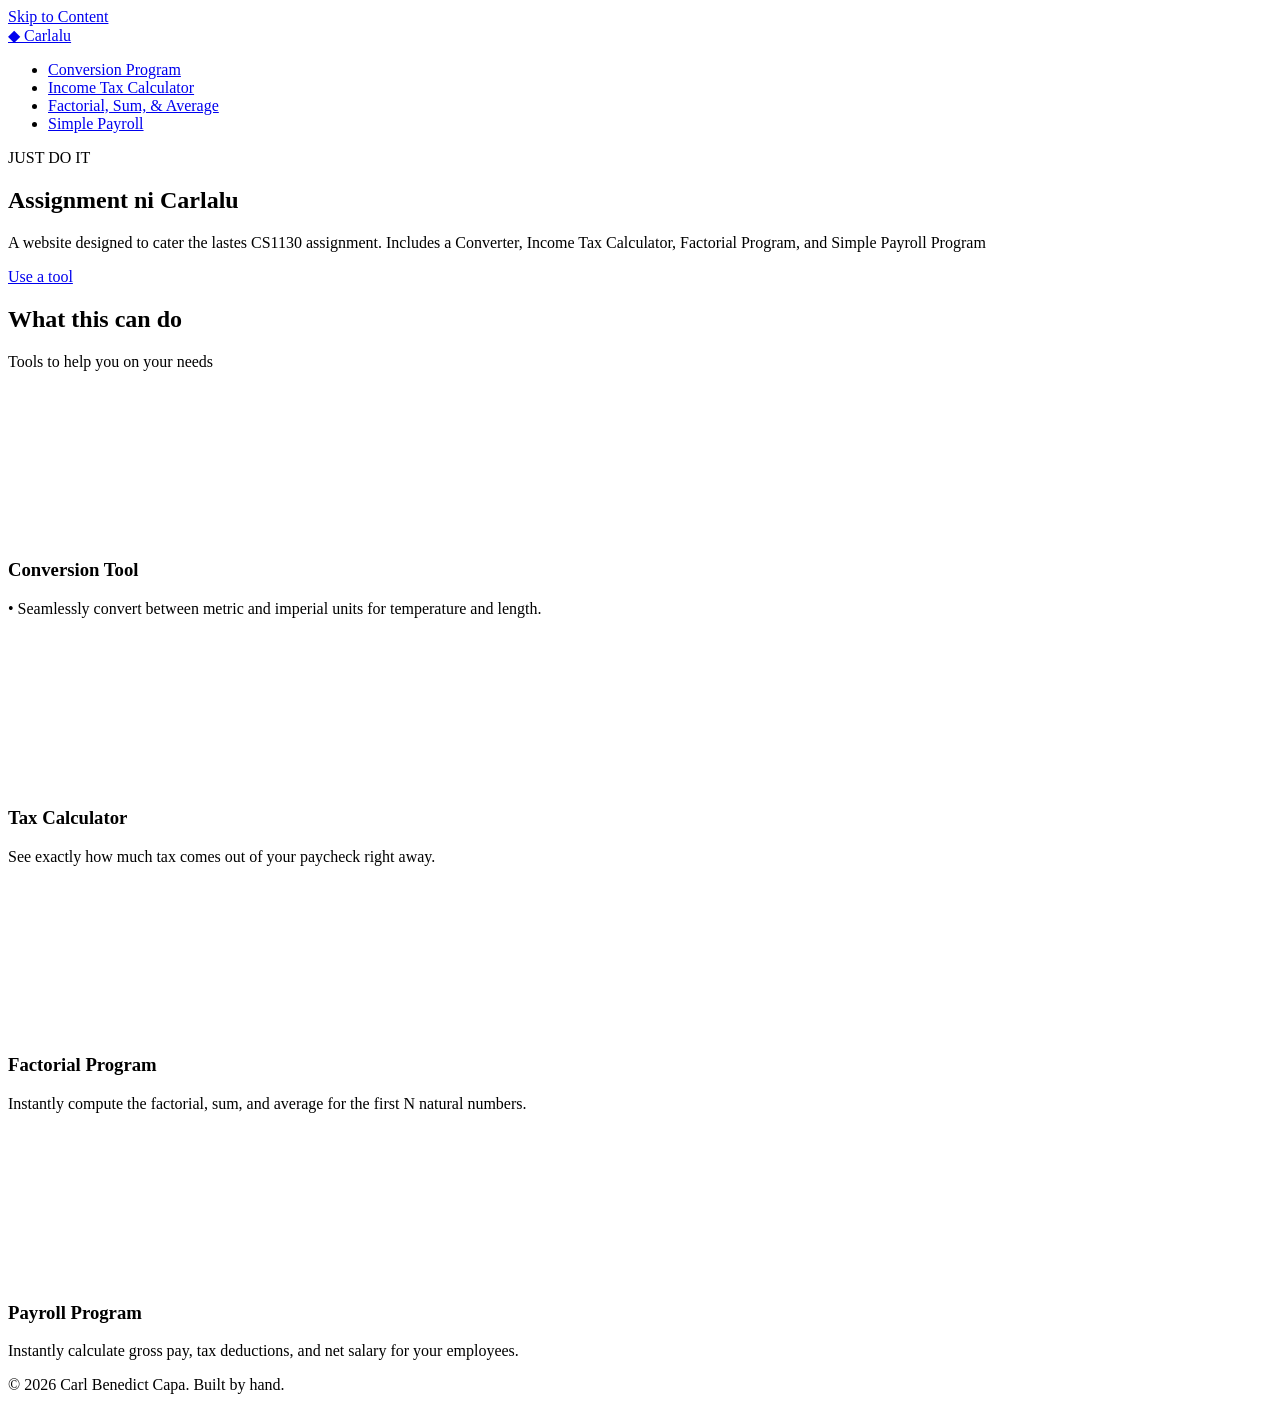
==== index.html @ 8fd1148f "Initial commit: Added naked HTML structure" ====
<!--THIS IS NOT VIBECODED-->

<!DOCTYPE html>
<html lang="en">

<head>
    <meta charset="UTF-8">
    <meta name="viewport" content="width=device-width, initial-scale=1.0">
    <meta name="description" content="A website for assignment submissions for CS1130">
    <title>Web Development Assignment</title>

    <link rel="preconnect" href="https://fonts.googleapis.com">
    <link rel="preconnect" href="https://fonts.gstatic.com" crossorigin>
    <link href="https://fonts.googleapis.com/css2?family=Outfit:wght@400;500;700&display=swap" rel="stylesheet">

    <link rel="stylesheet" href="css/styles.css">
</head>

<body>
    <a href="#main">Skip to Content</a>

    <!-- HEADER AND NAV SECTION-->
    <header>
        <div>
            <a href="/" aria-label="Assignment ni Carlalu">
                <span aria-hidden="true">◆</span>
                <span>Carlalu</span>
            </a>
            <nav aria-label="Primary">
                <ul>
                    <li><a href="#conversion">Conversion Program</a></li>
                    <li><a href="#tax">Income Tax Calculator</a></li>
                    <li><a href="#factorial">Factorial, Sum, & Average</a></li>
                    <li><a href="#payroll">Simple Payroll</a></li>
                </ul>
            </nav>
        </div>
    </header>

    <main id="main">

        <!--HERO SECTION-->
        <section>
            <!--ANG GLOW SA LIKOD-->
            <div class="glow-wrapper">
                <div class="glow glow-1" aria-hidden="true"></div>
                <div class="glow glow-2" aria-hidden="true"></div>
            </div>
            <div>
                <p>JUST DO IT</p>
                <h1>Assignment ni Carlalu</h1>
                <p>A website designed to cater the lastes CS1130 assignment. Includes a Converter, Income Tax
                    Calculator, Factorial Program, and Simple Payroll Program</p>
                <a href="#tool">Use a tool</a>
            </div>
        </section>

        <!--TOOLS-->
        <section id="tool">
            <div class="container">
                <div>
                    <h2>What this can do</h2>
                    <p>Tools to help you on your needs</p>
                </div>

                <div class="card-container">
                    <article class="card">
                        <div>
                            <svg></svg> <!--ANG ICON-->
                        </div>
                        <h3>Conversion Tool</h3>
                        <p>• Seamlessly convert between metric and imperial units for temperature and length.</p>
                    </article>

                    <article class="card">
                        <div>
                            <svg></svg> <!--ANG ICON-->
                        </div>
                        <h3>Tax Calculator</h3>
                        <p>See exactly how much tax comes out of your paycheck right away.</p>
                    </article>

                    <article class="card">
                        <div>
                            <svg></svg> <!--ANG ICON-->
                        </div>
                        <h3>Factorial Program</h3>
                        <p>Instantly compute the factorial, sum, and average for the first N natural numbers.</p>
                    </article>

                    <article class="card">
                        <div>
                            <svg></svg> <!--ANG ICON-->
                        </div>
                        <h3>Payroll Program</h3>
                        <p>Instantly calculate gross pay, tax deductions, and net salary for your employees.</p>
                    </article>
                </div>
            </div>
        </section>
    </main>

    <footer class="site-footer">
        <div class="container">
            <p>&copy; 2026 Carl Benedict Capa. Built by hand.</p>
        </div>
    </footer>
</body>

</html>
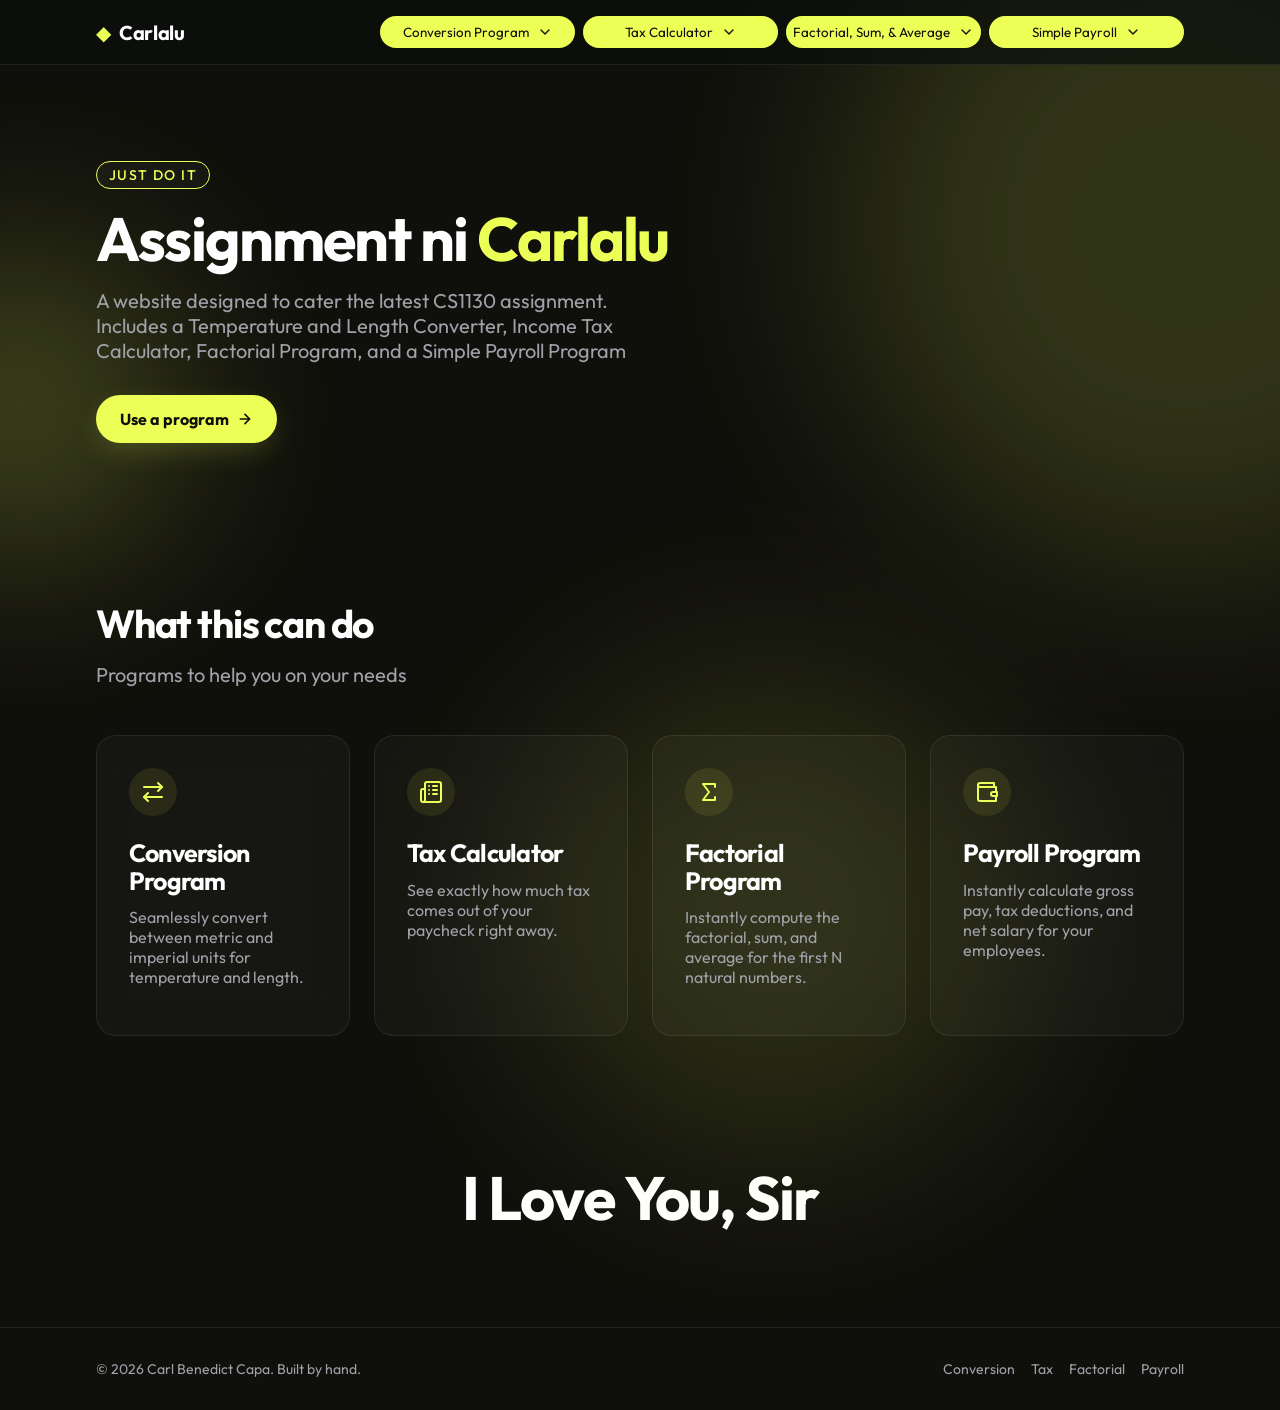
==== commit de79ae5c: "HTML and CSS Base done" ====
--- a/index.html
+++ b/index.html
@@ -17,21 +17,62 @@
 </head>
 
 <body>
-    <a href="#main">Skip to Content</a>
-
     <!-- HEADER AND NAV SECTION-->
-    <header>
-        <div>
-            <a href="/" aria-label="Assignment ni Carlalu">
-                <span aria-hidden="true">◆</span>
+    <header class="site-header">
+        <div class="container header-inner">
+            <a href="/" class="brand" aria-label="Assignment ni Carlalu">
+                <span class="brand-mark" aria-hidden="true">◆</span>
                 <span>Carlalu</span>
             </a>
             <nav aria-label="Primary">
-                <ul>
-                    <li><a href="#conversion">Conversion Program</a></li>
-                    <li><a href="#tax">Income Tax Calculator</a></li>
-                    <li><a href="#factorial">Factorial, Sum, & Average</a></li>
-                    <li><a href="#payroll">Simple Payroll</a></li>
+                <ul class="nav-list">
+                    <li class="dropdown">
+                        <button>Conversion Program <svg xmlns="http://www.w3.org/2000/svg" width="16" height="16"
+                                viewBox="0 0 24 24" fill="none" stroke="currentColor" stroke-width="2"
+                                stroke-linecap="round" stroke-linejoin="round" aria-hidden="true">
+                                <polyline points="6 9 12 15 18 9"></polyline>
+                            </svg>
+                        </button>
+                        <ul class="dropdown-menu">
+                            <li><a href="#length">Length Converter</a></li>
+                            <li><a href="#temperature">Temperature Converter</a></li>
+                        </ul>
+                    </li>
+
+                    <li class="dropdown">
+                        <button>Tax Calculator <svg xmlns="http://www.w3.org/2000/svg" width="16" height="16"
+                                viewBox="0 0 24 24" fill="none" stroke="currentColor" stroke-width="2"
+                                stroke-linecap="round" stroke-linejoin="round" aria-hidden="true">
+                                <polyline points="6 9 12 15 18 9"></polyline>
+                            </svg></button>
+                        <ul class="dropdown-menu">
+                            <li><a href="#tax">Income Tax Calculator</a></li>
+                        </ul>
+                    </li>
+
+                    <li class="dropdown">
+                        <button>Factorial, Sum, & Average <svg xmlns="http://www.w3.org/2000/svg" width="16" height="16"
+                                viewBox="0 0 24 24" fill="none" stroke="currentColor" stroke-width="2"
+                                stroke-linecap="round" stroke-linejoin="round" aria-hidden="true">
+                                <polyline points="6 9 12 15 18 9"></polyline>
+                            </svg></button>
+                        <ul class="dropdown-menu">
+                            <li><a href="#factorial">Factorial of N numbers</a></li>
+                            <li><a href="#sum">Sum of N Numbers</a></li>
+                            <li><a href="#average">Average of N Numbers</a></li>
+                        </ul>
+                    </li>
+
+                    <li class="dropdown">
+                        <button>Simple Payroll <svg xmlns="http://www.w3.org/2000/svg" width="16" height="16"
+                                viewBox="0 0 24 24" fill="none" stroke="currentColor" stroke-width="2"
+                                stroke-linecap="round" stroke-linejoin="round" aria-hidden="true">
+                                <polyline points="6 9 12 15 18 9"></polyline>
+                            </svg></button>
+                        <ul class="dropdown-menu">
+                            <li><a href="#payroll">Payroll Program</a></li>
+                        </ul>
+                    </li>
                 </ul>
             </nav>
         </div>
@@ -40,59 +81,102 @@
     <main id="main">
 
         <!--HERO SECTION-->
-        <section>
+        <section class="hero">
             <!--ANG GLOW SA LIKOD-->
-            <div class="glow-wrapper">
-                <div class="glow glow-1" aria-hidden="true"></div>
-                <div class="glow glow-2" aria-hidden="true"></div>
-            </div>
-            <div>
-                <p>JUST DO IT</p>
-                <h1>Assignment ni Carlalu</h1>
-                <p>A website designed to cater the lastes CS1130 assignment. Includes a Converter, Income Tax
-                    Calculator, Factorial Program, and Simple Payroll Program</p>
-                <a href="#tool">Use a tool</a>
+            <div class="glow glow-1" aria-hidden="true"></div>
+            <div class="glow glow-2" aria-hidden="true"></div>
+
+            <div class="container hero-content">
+                <p class="eyebrow">JUST DO IT</p>
+                <h1>Assignment ni <span class="highlight">Carlalu</span></h1>
+                <p class="lede">A website designed to cater the latest CS1130 assignment. Includes a Temperature and
+                    Length Converter, Income Tax
+                    Calculator, Factorial Program, and a Simple Payroll Program</p>
+                <a href="#programs" class="btn btn-primary">Use a program <svg width="16" height="16"
+                        viewBox="0 0 24 24" fill="none" stroke="currentColor" stroke-width="2.5" stroke-linecap="round"
+                        stroke-linejoin="round" aria-hidden="true">
+                        <path d="M5 12h14M12 5l7 7-7 7" />
+                    </svg>
+                </a>
             </div>
         </section>
 
         <!--TOOLS-->
-        <section id="tool">
+        <section class="programs" id="programs" aria-labelledby="tools-heading">
+            <div class="glow glow-3" aria-hidden="true"></div>
             <div class="container">
-                <div>
-                    <h2>What this can do</h2>
-                    <p>Tools to help you on your needs</p>
+                <div class="section-header">
+                    <h2 id="tools-heading">What this can do</h2>
+                    <p>Programs to help you on your needs</p>
                 </div>
 
-                <div class="card-container">
-                    <article class="card">
-                        <div>
-                            <svg></svg> <!--ANG ICON-->
-                        </div>
-                        <h3>Conversion Tool</h3>
-                        <p>• Seamlessly convert between metric and imperial units for temperature and length.</p>
-                    </article>
-
-                    <article class="card">
-                        <div>
-                            <svg></svg> <!--ANG ICON-->
-                        </div>
-                        <h3>Tax Calculator</h3>
+                <div class="card-grid">
+                    <article class="card">
+                        <div class="card-icon" ariahidden="true">
+                            <svg xmlns="http://www.w3.org/2000/svg" width="24" height="24" viewBox="0 0 24 24"
+                                fill="none" stroke="currentColor" stroke-width="2" stroke-linecap="round"
+                                stroke-linejoin="round">
+                                <path d="M17 3l4 4-4 4"></path>
+                                <path d="M3 7h18"></path>
+                                <path d="M7 21l-4-4 4-4"></path>
+                                <path d="M21 17H3"></path>
+                            </svg>
+                        </div>
+                        <h3>
+                            <a href="#conversion">Conversion Program</a>
+                        </h3>
+                        <p>Seamlessly convert between metric and imperial units for temperature and length.</p>
+                    </article>
+
+                    <article class="card">
+                        <div class="card-icon" ariahidden="true">
+                            <svg xmlns="http://www.w3.org/2000/svg" width="24" height="24" viewBox="0 0 24 24"
+                                fill="none" stroke="currentColor" stroke-width="2" stroke-linecap="round"
+                                stroke-linejoin="round">
+                                <path
+                                    d="M4 22h16a2 2 0 0 0 2-2V4a2 2 0 0 0-2-2H8a2 2 0 0 0-2 2v16a2 2 0 0 1-2 2Zm0 0a2 2 0 0 1-2-2v-9c0-1.1.9-2 2-2h2">
+                                </path>
+                                <line x1="14" y1="6" x2="18" y2="6"></line>
+                                <line x1="14" y1="10" x2="18" y2="10"></line>
+                                <line x1="14" y1="14" x2="18" y2="14"></line>
+                                <line x1="10" y1="6" x2="10" y2="6.01"></line>
+                                <line x1="10" y1="10" x2="10" y2="10.01"></line>
+                                <line x1="10" y1="14" x2="10" y2="14.01"></line>
+                            </svg>
+                        </div>
+                        <h3>
+                            <a href="#tax">Tax Calculator</a>
+                        </h3>
                         <p>See exactly how much tax comes out of your paycheck right away.</p>
                     </article>
 
                     <article class="card">
-                        <div>
-                            <svg></svg> <!--ANG ICON-->
-                        </div>
-                        <h3>Factorial Program</h3>
+                        <div class="card-icon" ariahidden="true">
+                            <svg xmlns="http://www.w3.org/2000/svg" width="24" height="24" viewBox="0 0 24 24"
+                                fill="none" stroke="currentColor" stroke-width="2" stroke-linecap="round"
+                                stroke-linejoin="round">
+                                <path d="M18 7V4H6l6 8-6 8h12v-3"></path>
+                            </svg>
+                        </div>
+                        <h3>
+                            <a href="#factorial">Factorial Program</a>
+                        </h3>
                         <p>Instantly compute the factorial, sum, and average for the first N natural numbers.</p>
                     </article>
 
                     <article class="card">
-                        <div>
-                            <svg></svg> <!--ANG ICON-->
-                        </div>
-                        <h3>Payroll Program</h3>
+                        <div class="card-icon" ariahidden="true">
+                            <svg xmlns="http://www.w3.org/2000/svg" width="24" height="24" viewBox="0 0 24 24"
+                                fill="none" stroke="currentColor" stroke-width="2" stroke-linecap="round"
+                                stroke-linejoin="round">
+                                <path d="M21 12V7H5a2 2 0 0 1 0-4h14v4"></path>
+                                <path d="M3 5v14a2 2 0 0 0 2 2h16v-5"></path>
+                                <path d="M18 12a2 2 0 0 0 0 4h4v-4Z"></path>
+                            </svg>
+                        </div>
+                        <h3>
+                            <a href="#payroll">Payroll Program</a>
+                        </h3>
                         <p>Instantly calculate gross pay, tax deductions, and net salary for your employees.</p>
                     </article>
                 </div>
@@ -100,9 +184,25 @@
         </section>
     </main>
 
+    <div class="sir-content">
+        <h1>
+            <span class="hover-word">I</span>
+            <span class="hover-word">Love</span>
+            <span class="hover-word">You</span><span class="hover-word">,</span>
+            <span class="hover-word">Sir</span>
+        </h1>
+    </div>
+
+    <!--FOOTER PRE-->
     <footer class="site-footer">
-        <div class="container">
+        <div class="footer-inner">
             <p>&copy; 2026 Carl Benedict Capa. Built by hand.</p>
+            <ul class="foot-list">
+                <li><a href="#conversion">Conversion</a></li>
+                <li><a href="#tax">Tax</a></li>
+                <li><a href="#factorial">Factorial</a></li>
+                <li><a href="#payroll">Payroll</a></li>
+            </ul>
         </div>
     </footer>
 </body>
--- a/css/styles.css
+++ b/css/styles.css
@@ -0,0 +1,492 @@
+/*BASE*/
+
+:root {
+    /*SPACING*/
+    --space-1: 0.25rem;
+    --space-2: 0.5rem;
+    --space-3: 0.75rem;
+    --space-4: 1rem;
+    --space-6: 1.5rem;
+    --space-8: 2rem;
+    --space-12: 3rem;
+    --space-16: 4rem;
+    --space-24: 6rem;
+
+    /*TYPE*/
+    --text-sm: 0.875rem;
+    --text-base: 1rem;
+    --text-lg: 1.25rem;
+    --text-xl: 1.563rem;
+    --text-2xl: 1.953rem;
+    --text-3xl: 2.441rem;
+    --text-4xl: 3.052rem;
+    --text-5xl: 3.815rem;
+
+    /*COLORS*/
+    --color-bg: hsl(60, 15%, 5%);
+    --color-bg-secondary: rgba(215, 222, 74, 0.1);
+    --color-surface: hsla(0, 0%, 100%, 0.031);
+    --color-surface-solid: hsl(240, 6%, 10%);
+    --color-border: #ffffff14;
+
+    /*TEXT COLORS*/
+    --color-text-primary: hsl(0, 0%, 100%);
+    --color-text-secondary: hsl(240, 5%, 65%);
+
+    /*DOMINANT COLORS*/
+    --color-accent: hsl(67, 100%, 67%);
+    --color-accent-hover: hsl(58, 100%, 45%);
+    --color-gray-hover: hsl(0, 0%, 25%);
+
+    /*ADDITIONAL*/
+    --container-max: 72rem;
+    --container-pad: var(--space-6);
+    --radius: 20px;
+    --shadow: rgba(0, 0, 0, 0.075);
+    --glow:  hsla(67, 100%, 67%, 0.207);
+    --glow-2:  hsla(67, 100%, 67%, 0.504);
+
+    /*FONT*/
+    --font-sans: "Outfit", system-ui, -apple-system, sans-serif;
+}
+
+*,
+*::before,
+*::after {
+    box-sizing: border-box;
+}
+
+html {
+    scroll-behavior: smooth;
+    scroll-padding-top: var(--space-16);
+}
+
+body {
+    margin: 0;
+    font-family: var(--font-sans);
+    font-size: var(--type-base);
+    background-color: var(--color-bg);
+    color: var(--color-text-primary);
+}
+
+/*TYPOGRAPHY*/
+h1,
+h2,
+h3 {
+    line-height: 1.1;
+    margin-block: 0 var(--space-4);
+    font-weight: 700;
+    letter-spacing: -0.03em;
+}
+
+h1 {
+    font-size: clamp(2.5rem, 6vw, var(--text-5xl));
+}
+
+h2 {
+    font-size: clamp(1.8rem, 4vw, var(--text-3xl));
+}
+
+h3 {
+    font-size: var(--text-xl);
+}
+
+p {
+    margin-block: 0 var(--space-4);
+}
+
+.highlight {
+    color: var(--color-accent);
+}
+
+.eyebrow {
+    display: inline-block;
+    font-size: var(--text-sm);
+    font-weight: 500;
+    color: var(--color-accent);
+    text-transform: uppercase;
+    letter-spacing: 0.1em;
+    margin-block: 0 var(--space-4);
+    padding: var(--space-1) var(--space-3);
+    border: 1px solid var(--color-accent);
+    border-radius: 999px;
+    background: var(--color-surface);
+}
+
+.lede {
+    font-size: var(--text-lg);
+    color: var(--color-text-secondary);
+    margin-block: 0 var(--space-8);
+    max-width: 36rem;
+}
+
+/*LAYOUT*/
+.container {
+    width: 100%;
+    max-width: var(--container-max);
+    margin-inline: auto;
+    padding-inline: var(--container-pad);
+    position: relative;
+    z-index: 2;
+}
+
+/*GLOWS*/
+.glow {
+    position: absolute;
+    border-radius: 50%;
+    filter: blur(100px);
+    opacity: 0.4;
+    z-index: 0;
+    pointer-events: none;
+}
+
+.glow-1 {
+    top: -40%;
+    right: -20%;
+    width: 700px;
+    height: 700px;
+    background-color: var(--glow-2);
+    opacity: 0.3;
+}
+
+.glow-2 {
+    top: 40%;
+    left: -10%;
+    width: 300px;
+    height: 300px;
+    background-color: var(--glow-2);
+    opacity: 0.5;
+    
+}
+
+.glow-3 {
+    bottom: 0;
+    right: 20%;
+    width: 500px;
+    height: 500px;
+    background-color: var(--glow-2);
+    opacity: 0.25;
+}
+
+/*BUTTONS*/
+.btn {
+    display: inline-flex;
+    align-items: center;
+    justify-content: center;
+    gap: var(--space-2);
+    padding: var(--space-3) var(--space-6);
+    min-height: 48px;
+    border-radius: 999px;
+    font: inherit;
+    font-weight: 700;
+    font-size: var(--text-base);
+    text-decoration: none;
+    cursor: pointer;
+    border: none;
+    transition: all 200ms ease-out;
+}
+
+.btn-primary {
+    background: var(--color-accent);
+    color: var(--color-bg);
+    box-shadow: 0 10px 30px -5px var(--glow);
+}
+
+.btn-primary:hover {
+    color: var(--color-text-primary);
+    background: var(--color-accent-hover);
+    transform: translateY(-2px);
+    box-shadow: 0 10px 40px -5px var(--glow);
+}
+
+.btn-primary:active {
+    transform: translateY(1px);
+    box-shadow: 0 10px 30px -5px var(--glow);
+}
+
+/*HEADER AND NAVIGATION*/
+.site-header {
+    position: sticky;
+    top: 0;
+    z-index: 50;
+    background: #0b0f0cb3;
+    backdrop-filter: blur(8px);
+    border-bottom: 1px solid var(--color-border);
+}
+
+.header-inner {
+    display: flex;
+    align-items: center;
+    justify-content: space-between;
+    padding-block: var(--space-4);
+    gap: var(--space-4);
+}
+
+.brand {
+    display: inline-flex;
+    align-items: center;
+    gap: var(--space-2);
+    text-decoration: none;
+    color: var(--color-text-primary);
+    font-weight: 700;
+    font-size: var(--text-lg);
+    letter-spacing: -0.02rem;
+}
+
+.brand-mark {
+    color: var(--color-accent);
+    font-size: 1.25rem;
+}
+
+.nav-list {
+    display: flex;
+    gap: var(--space-2);
+    list-style: none;
+    padding: 0;
+    margin: 0;
+}
+
+.dropdown {
+    position: relative;
+    z-index: 100;
+}
+
+.dropdown-menu {
+    margin-top: -10px;
+    top: 100%;
+    left: 50%;
+    transform: translateX(-50%);
+    width: 100%;
+    padding: var(--space-2);
+    padding-top: var(--space-4);
+    list-style: none;
+    background: var(--color-surface-solid);
+    border: 1px solid rgba(255, 255, 255, 0.08);
+    border-top: none;
+    border-radius: 0 0 20px 20px;
+    box-shadow:
+        0 1px 1px var(--shadow),
+        0 2px 2px var(--shadow),
+        0 4px 4px var(--shadow),
+        0 8px 8px var(--shadow),
+        0 16px 16px var(--shadow);
+    transition: opacity 150ms ease-out, visibility 150ms ease-out;
+    position: absolute;
+    opacity: 0;
+    visibility: hidden;
+    text-align: center;
+    z-index: 1;
+}
+
+.dropdown:hover .dropdown-menu {
+    opacity: 1;
+    visibility: visible;
+}
+
+.dropdown button {
+    position: relative;
+    display: flex;
+    align-items: center;
+    justify-content: center;
+    gap: var(--space-2);
+    width: 195px;
+    padding-block: var(--space-2);
+    border: none;
+    border-radius: 20px;
+    background: var(--color-accent);
+    color: var(--color-bg);
+    font-family: var(--font-sans);
+    cursor: pointer;
+    z-index: 2;
+    transition: background-color 250ms ease, box-shadow 250ms ease, color 250ms ease;
+}
+
+.dropdown button:hover {
+    color: var(--color-text-primary);
+    background: var(--color-accent-hover);
+    box-shadow: 0 10px 30px -5px var(--glow);
+}
+
+.dropdown button svg {
+    transform: rotate();
+}
+
+.dropdown button:hover svg {
+    transform: rotate(180deg);
+    transition: transform 150ms ease-in-out;
+}
+
+.dropdown-menu a {
+    font-size: var(--text-sm);
+    list-style: none;
+    display: block;
+    padding: var(--space-2);
+    color: var(--color-text-markdown); /* Note: This variable might be undefined in your root, you may want to change this to var(--color-text-secondary) */
+    text-decoration: none;
+}
+
+.dropdown-menu a:hover {
+    color: var(--color-accent-hover);
+    background: var(--color-gray-hover);
+    border-radius: 999px;
+    transition: background-color 200ms ease-out, visibility 150ms ease-out;
+}
+
+/*HERO SECTION*/
+.hero {
+    padding-block: var(--space-24) var(--space-16);
+    position: relative;
+}
+
+/*TOOLS*/
+.programs {
+    padding-block: var(--space-16);
+    position: relative;
+}
+
+.section-header {
+    margin-bottom: var(--space-12);
+}
+
+.section-header p {
+    color: var(--color-text-secondary);
+    font-size: var(--text-lg);
+    margin: 0;
+}
+
+.card-grid {
+    display: grid;
+    grid-template-columns: repeat(auto-fit, minmax(15rem, 1fr));
+    gap: var(--space-6);
+    margin-bottom: var(--space-16);
+}
+
+.card {
+    background: var(--color-surface);
+    backdrop-filter: blur(20px);
+    border: 1px solid var(--color-border);
+    border-radius: 20px;
+    padding: var(--space-8);
+    transition: border-color 200ms ease-out, transform 200ms ease-out;
+}
+
+.card:hover {
+    border-color: var(--color-accent-hover);
+    transform: translateY(-4px);
+    box-shadow: 0 10px 30px -5px var(--glow);
+}
+
+.card a {
+    text-decoration: none;
+    color: var(--color-text-primary);
+    transition: color 150ms ease-out;
+}
+
+.card a:hover {
+    color: var(--color-accent-hover);
+}
+
+.card h3 {
+    margin-bottom: var(--space-3);
+}
+
+.card p {
+    color: var(--color-text-secondary);
+}
+
+.card-icon {
+    display: flex;
+    align-items: center;
+    justify-content: center;
+    width: 48px;
+    height: 48px;
+    background: var(--color-bg-secondary);
+    color: var(--color-accent);
+    border-radius: 50%;
+    margin-bottom: var(--space-6);
+    transition: color 150ms ease-out;
+}
+
+.card-icon:hover {
+    color: var(--color-accent-hover);
+}
+
+.sir-content {
+    text-align: center;
+}
+
+.hover-word {
+    display: inline-block;
+    transition: transform 150ms ease-out, color 150ms ease-out, text-shadow 150ms ease-out;
+    cursor: default;
+    background-color: transparent;
+}
+
+.hover-word:hover {
+    color: var(--color-accent);
+    text-shadow: 0 0 15px var(--glow);
+    transform: translateY(-4px);
+}
+
+/*FOOTER*/
+.site-footer {
+    padding-block: var(--space-8);
+    font-size: var(--text-sm);
+    color: var(--color-text-secondary);
+    position: relative;
+    border-top: 1px solid var(--color-border);
+    position: relative;
+    z-index: 2;
+    margin-top: var(--space-24);
+}
+
+.site-footer p {
+    margin: 0;
+}
+
+.footer-inner {
+    display: flex;
+    justify-content: space-between;
+    align-items: center;
+    flex-wrap: wrap;
+    gap: var(--space-4);
+    width: 100%;
+    max-width: var(--container-max);
+    margin-inline: auto;
+    padding-inline: var(--container-pad);
+}
+
+.foot-list {
+    display: flex;
+    gap: var(--space-4);
+    list-style: none;
+    padding: 0;
+    margin: 0;
+}
+
+.foot-list a {
+    color: var(--color-text-secondary);
+    text-decoration: none;
+    transition: color 150ms ease-out;
+}
+
+.foot-list a:hover {
+    color: var(--color-accent-hover);
+    text-decoration: 1.5px underline;
+    text-underline-offset: 3px;
+}
+
+/*MEDIA*/
+@media (min-width: 48rem) {
+    :root {
+        --container-pad: var(--space-8);
+    }
+
+    .hero {
+        padding-block: var(--space-24);
+    }
+
+    .contact-form {
+        padding: var(--space-12);
+    }
+}
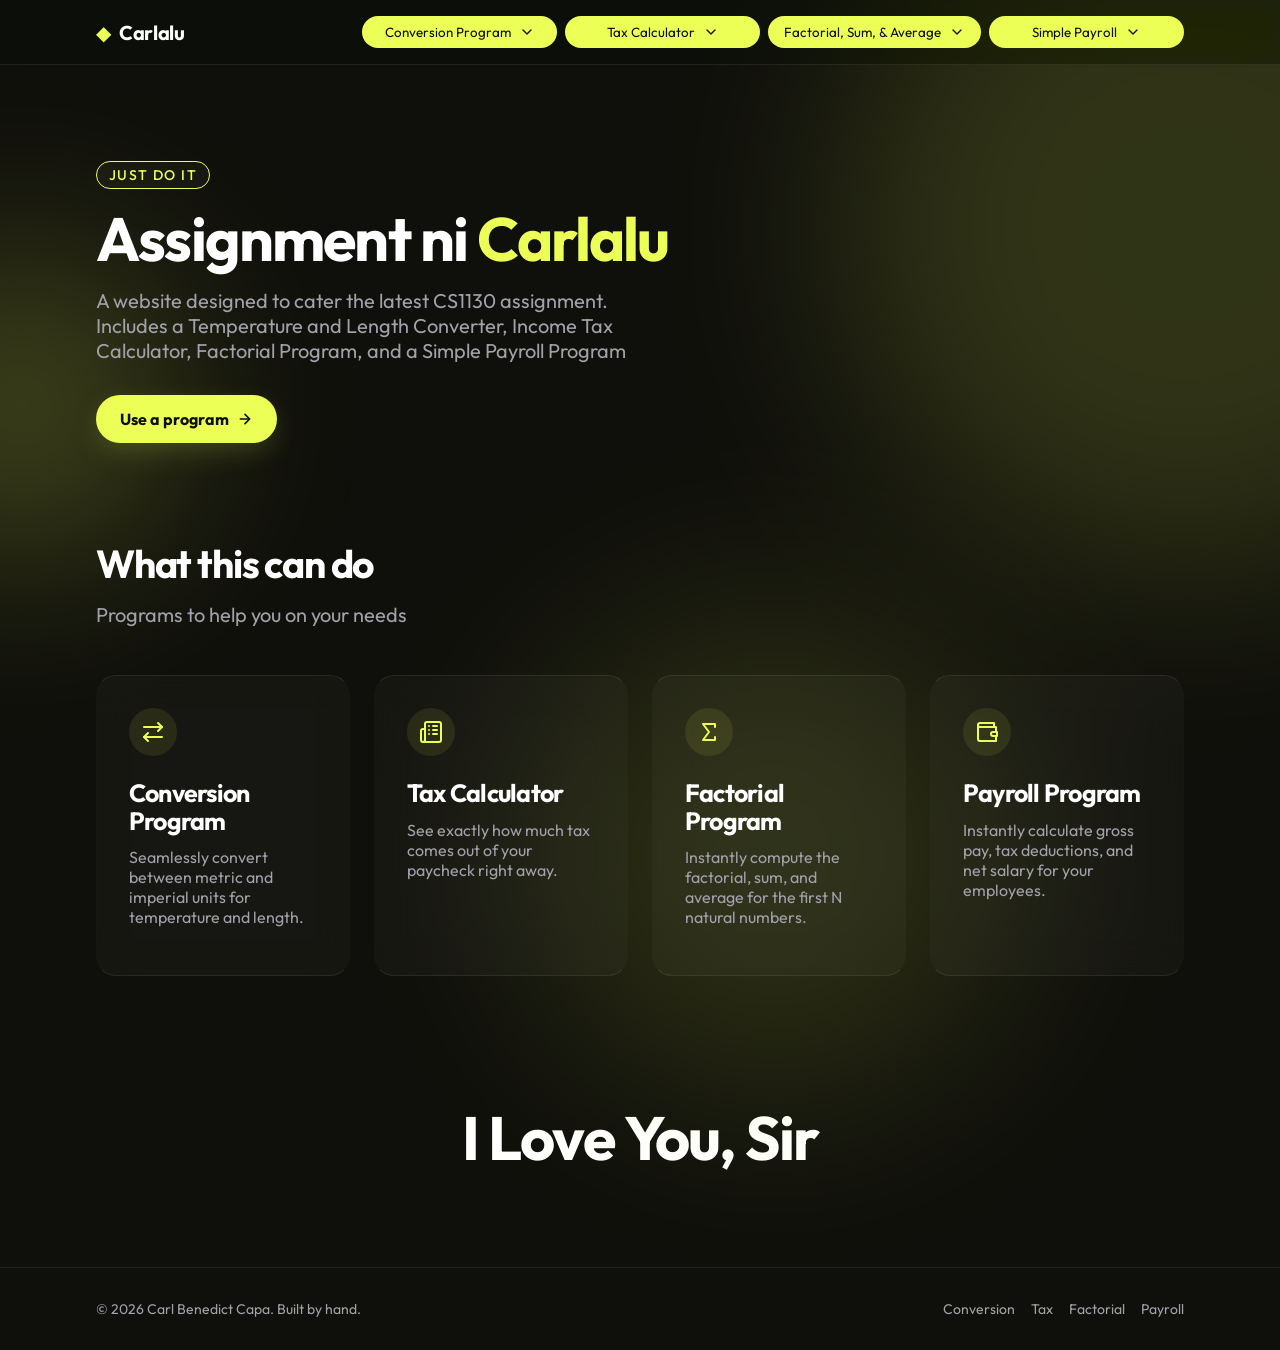
==== commit 0f2325bf: "Added HTML for Tax Program" ====
--- a/index.html
+++ b/index.html
@@ -20,7 +20,7 @@
     <!-- HEADER AND NAV SECTION-->
     <header class="site-header">
         <div class="container header-inner">
-            <a href="/" class="brand" aria-label="Assignment ni Carlalu">
+            <a href="#programs" class="brand" aria-label="Assignment ni Carlalu">
                 <span class="brand-mark" aria-hidden="true">◆</span>
                 <span>Carlalu</span>
             </a>
@@ -34,8 +34,8 @@
                             </svg>
                         </button>
                         <ul class="dropdown-menu">
-                            <li><a href="#length">Length Converter</a></li>
-                            <li><a href="#temperature">Temperature Converter</a></li>
+                            <li><a href="pages/conversion.html">Length Converter</a></li>
+                            <li><a href="pages/conversion.html">Temperature Converter</a></li>
                         </ul>
                     </li>
 
@@ -46,7 +46,7 @@
                                 <polyline points="6 9 12 15 18 9"></polyline>
                             </svg></button>
                         <ul class="dropdown-menu">
-                            <li><a href="#tax">Income Tax Calculator</a></li>
+                            <li><a href="pages/tax.html">Income Tax Calculator</a></li>
                         </ul>
                     </li>
 
@@ -57,9 +57,9 @@
                                 <polyline points="6 9 12 15 18 9"></polyline>
                             </svg></button>
                         <ul class="dropdown-menu">
-                            <li><a href="#factorial">Factorial of N numbers</a></li>
-                            <li><a href="#sum">Sum of N Numbers</a></li>
-                            <li><a href="#average">Average of N Numbers</a></li>
+                            <li><a href="pages/factorial.html">Factorial of N numbers</a></li>
+                            <li><a href="pages/factorial.html">Sum of N Numbers</a></li>
+                            <li><a href="pages/factorial.html">Average of N Numbers</a></li>
                         </ul>
                     </li>
 
@@ -70,7 +70,7 @@
                                 <polyline points="6 9 12 15 18 9"></polyline>
                             </svg></button>
                         <ul class="dropdown-menu">
-                            <li><a href="#payroll">Payroll Program</a></li>
+                            <li><a href="pages/payroll.html">Payroll Program</a></li>
                         </ul>
                     </li>
                 </ul>
@@ -112,7 +112,7 @@
 
                 <div class="card-grid">
                     <article class="card">
-                        <div class="card-icon" ariahidden="true">
+                        <div class="card-icon" aria-hidden="true">
                             <svg xmlns="http://www.w3.org/2000/svg" width="24" height="24" viewBox="0 0 24 24"
                                 fill="none" stroke="currentColor" stroke-width="2" stroke-linecap="round"
                                 stroke-linejoin="round">
@@ -123,13 +123,13 @@
                             </svg>
                         </div>
                         <h3>
-                            <a href="#conversion">Conversion Program</a>
+                            <a href="pages/conversion.html">Conversion Program</a>
                         </h3>
                         <p>Seamlessly convert between metric and imperial units for temperature and length.</p>
                     </article>
 
                     <article class="card">
-                        <div class="card-icon" ariahidden="true">
+                        <div class="card-icon" aria-hidden="true">
                             <svg xmlns="http://www.w3.org/2000/svg" width="24" height="24" viewBox="0 0 24 24"
                                 fill="none" stroke="currentColor" stroke-width="2" stroke-linecap="round"
                                 stroke-linejoin="round">
@@ -145,13 +145,13 @@
                             </svg>
                         </div>
                         <h3>
-                            <a href="#tax">Tax Calculator</a>
+                            <a href="pages/tax.html">Tax Calculator</a>
                         </h3>
                         <p>See exactly how much tax comes out of your paycheck right away.</p>
                     </article>
 
                     <article class="card">
-                        <div class="card-icon" ariahidden="true">
+                        <div class="card-icon" aria-hidden="true">
                             <svg xmlns="http://www.w3.org/2000/svg" width="24" height="24" viewBox="0 0 24 24"
                                 fill="none" stroke="currentColor" stroke-width="2" stroke-linecap="round"
                                 stroke-linejoin="round">
@@ -159,13 +159,13 @@
                             </svg>
                         </div>
                         <h3>
-                            <a href="#factorial">Factorial Program</a>
+                            <a href="pages/factorial.html">Factorial Program</a>
                         </h3>
                         <p>Instantly compute the factorial, sum, and average for the first N natural numbers.</p>
                     </article>
 
                     <article class="card">
-                        <div class="card-icon" ariahidden="true">
+                        <div class="card-icon" aria-hidden="true">
                             <svg xmlns="http://www.w3.org/2000/svg" width="24" height="24" viewBox="0 0 24 24"
                                 fill="none" stroke="currentColor" stroke-width="2" stroke-linecap="round"
                                 stroke-linejoin="round">
@@ -175,7 +175,7 @@
                             </svg>
                         </div>
                         <h3>
-                            <a href="#payroll">Payroll Program</a>
+                            <a href="pages/payroll.html">Payroll Program</a>
                         </h3>
                         <p>Instantly calculate gross pay, tax deductions, and net salary for your employees.</p>
                     </article>
@@ -198,10 +198,10 @@
         <div class="footer-inner">
             <p>&copy; 2026 Carl Benedict Capa. Built by hand.</p>
             <ul class="foot-list">
-                <li><a href="#conversion">Conversion</a></li>
-                <li><a href="#tax">Tax</a></li>
-                <li><a href="#factorial">Factorial</a></li>
-                <li><a href="#payroll">Payroll</a></li>
+                <li><a href="pages/conversion.html">Conversion</a></li>
+                <li><a href="pages/tax.html">Tax</a></li>
+                <li><a href="pages/factorial.html">Factorial</a></li>
+                <li><a href="pages/payroll.html">Payroll</a></li>
             </ul>
         </div>
     </footer>
--- a/css/styles.css
+++ b/css/styles.css
@@ -56,6 +56,11 @@
     box-sizing: border-box;
 }
 
+html, body {
+    overflow-x: clip;
+    max-width: 100%;
+}
+
 html {
     scroll-behavior: smooth;
     scroll-padding-top: var(--space-16);
@@ -67,6 +72,11 @@
     font-size: var(--type-base);
     background-color: var(--color-bg);
     color: var(--color-text-primary);
+}
+
+.hero, 
+.tool-header-section {
+    position: relative;
 }
 
 /*TYPOGRAPHY*/
@@ -130,6 +140,17 @@
     z-index: 2;
 }
 
+input[type="number"]::-webkit-outer-spin-button,
+input[type="number"]::-webkit-inner-spin-button {
+    -webkit-appearance: none;
+    margin: 0;
+}
+
+input[type="number"] {
+    -moz-appearance: textfield;
+    appearance: textfield;
+}
+
 /*GLOWS*/
 .glow {
     position: absolute;
@@ -156,7 +177,6 @@
     height: 300px;
     background-color: var(--glow-2);
     opacity: 0.5;
-    
 }
 
 .glow-3 {
@@ -193,7 +213,7 @@
 }
 
 .btn-primary:hover {
-    color: var(--color-text-primary);
+    color: var(--color-bg);
     background: var(--color-accent-hover);
     transform: translateY(-2px);
     box-shadow: 0 10px 40px -5px var(--glow);
@@ -202,16 +222,21 @@
 .btn-primary:active {
     transform: translateY(1px);
     box-shadow: 0 10px 30px -5px var(--glow);
+    color: var(--color-text-primary);
+
 }
 
 /*HEADER AND NAVIGATION*/
 .site-header {
+    width: 100%;
     position: sticky;
     top: 0;
     z-index: 50;
-    background: #0b0f0cb3;
-    backdrop-filter: blur(8px);
+    background: hsla(165, 15%, 5%, 0.405);
+    backdrop-filter: blur(12px) saturate(180%);
+    -webkit-backdrop-filter: blur(12px) saturate(180%);
     border-bottom: 1px solid var(--color-border);
+    box-shadow: var(--shadow);
 }
 
 .header-inner {
@@ -261,8 +286,8 @@
     padding-top: var(--space-4);
     list-style: none;
     background: var(--color-surface-solid);
-    border: 1px solid rgba(255, 255, 255, 0.08);
-    border-top: none;
+    border-top: 1px solid var(--color-border);
+    border-bottom: 1px solid var(--color-border);
     border-radius: 0 0 20px 20px;
     box-shadow:
         0 1px 1px var(--shadow),
@@ -283,13 +308,20 @@
     visibility: visible;
 }
 
+.dropdown:hover,
+.dropdown:focus-within {
+    z-index: 101; 
+}
+
 .dropdown button {
     position: relative;
     display: flex;
     align-items: center;
     justify-content: center;
     gap: var(--space-2);
-    width: 195px;
+    min-width: 195px; 
+    width: auto;
+    padding-inline: var(--space-4); 
     padding-block: var(--space-2);
     border: none;
     border-radius: 20px;
@@ -308,7 +340,7 @@
 }
 
 .dropdown button svg {
-    transform: rotate();
+    transform: rotate(0);
 }
 
 .dropdown button:hover svg {
@@ -321,7 +353,7 @@
     list-style: none;
     display: block;
     padding: var(--space-2);
-    color: var(--color-text-markdown); /* Note: This variable might be undefined in your root, you may want to change this to var(--color-text-secondary) */
+    color: var(--color-text-secondary); 
     text-decoration: none;
 }
 
@@ -334,14 +366,15 @@
 
 /*HERO SECTION*/
 .hero {
-    padding-block: var(--space-24) var(--space-16);
+    padding-block: var(--space-24);
     position: relative;
 }
 
 /*TOOLS*/
 .programs {
-    padding-block: var(--space-16);
-    position: relative;
+    padding-block: var(--space-1) var(--space-16);
+    position: relative;
+    background: transparent;
 }
 
 .section-header {
@@ -364,13 +397,17 @@
 .card {
     background: var(--color-surface);
     backdrop-filter: blur(20px);
-    border: 1px solid var(--color-border);
     border-radius: 20px;
     padding: var(--space-8);
-    transition: border-color 200ms ease-out, transform 200ms ease-out;
+    transition: transform 200ms ease-out;
+    border: 1px solid transparent; 
+    border-top-color: var(--color-border);
+    border-bottom-color: var(--color-border);
+
 }
 
 .card:hover {
+    border: 1px solid var(--color-accent-hover);
     border-color: var(--color-accent-hover);
     transform: translateY(-4px);
     box-shadow: 0 10px 30px -5px var(--glow);
@@ -428,6 +465,234 @@
     transform: translateY(-4px);
 }
 
+/*TOOLS*/
+.tool-header-section {
+    padding-block: var(--space-16) var(--space-8); 
+    position: relative; 
+}
+
+.tool-header-section .container {
+    position: relative;
+    z-index: 2;
+}
+
+.tool-card {
+    max-width: 50rem;
+    margin-inline: auto;
+    padding: var(--space-6);
+    background: var(--color-surface);
+    border-top: 1px solid var(--color-border);
+    border-bottom: 1px solid var(--color-border);
+    border-radius: var(--radius);
+}
+
+.card-header-area {
+    margin-bottom: var(--space-6);
+}
+
+.custom-select-wrapper {
+    position: relative;
+    display: inline-block;
+    margin-bottom: var(--space-2);
+}
+
+.title-select {
+    display: flex;
+    align-items: center;
+    gap: var(--space-2);
+    background: transparent;
+    border: none;
+    color: var(--color-accent);
+    font-family: var(--font-sans);
+    font-size: var(--text-2xl);
+    font-weight: 700;
+    cursor: pointer;
+    outline: none;
+    padding: 0;
+    transition: color 150ms ease-out;
+}
+
+.title-arrow {
+    color: var(--color-accent);
+    transition: transform 200ms ease, color 200ms ease;
+}
+
+.title-select:hover {
+    color: var(--color-accent-hover);
+    text-shadow: 0 0 15px var(--glow);
+}
+
+.title-select:hover .title-arrow {
+    color: var(--color-accent-hover);
+    text-shadow: 0 0 15px var(--glow);
+}
+
+.custom-select-wrapper.is-open .title-arrow {
+    transform: rotate(180deg);
+    color: var(--color-accent-hover);
+}
+
+.custom-menu {
+    position: absolute;
+    top: 100%;
+    left: 0;
+    margin-top: var(--space-2);
+    background: var(--color-surface-solid);
+    border: 1px solid var(--color-border);
+    border-radius: 8px;
+    padding: var(--space-2);
+    list-style: none;
+    min-width: 220px;
+    box-shadow: 0 10px 30px rgba(0, 0, 0, 0.5);
+    z-index: 10;
+    
+    opacity: 0;
+    visibility: hidden;
+    transform: translateY(-10px);
+    transition: all 200ms ease;
+}
+
+.custom-select-wrapper.is-open .custom-menu {
+    opacity: 1;
+    visibility: visible;
+    transform: translateY(0);
+}
+
+.menu-option {
+    width: 100%;
+    text-align: left;
+    background: transparent;
+    border: none;
+    color: var(--color-text-secondary);
+    padding: var(--space-2) var(--space-3);
+    border-radius: 6px;
+    cursor: pointer;
+    font-family: var(--font-sans);
+    font-size: var(--text-base);
+    transition: background-color 150ms ease, color 150ms ease;
+}
+
+.menu-option:hover {
+    background: var(--color-gray-hover);
+    color: var(--color-accent);
+}
+
+.formula-text {
+    font-size: var(--text-sm);
+    color: var(--color-text-secondary);
+    margin: 0;
+}
+
+.input-group-wrapper {
+    display: flex;
+    align-items: flex-end;
+    gap: var(--space-2);
+    margin-bottom: var(--space-4);
+}
+
+.input-field {
+    flex-grow: 1;
+    display: flex;
+    flex-direction: column;
+    gap: var(--space-2);
+}
+
+.input-field label {
+    font-size: var(--text-sm);
+    color: var(--color-text-primary);
+    font-weight: 500;
+}
+
+.input-field input {
+    width: 100%;
+    padding: var(--space-3);
+    background: var(--color-bg);
+    border: 1px solid var(--color-border);
+    border-radius: 8px;
+    color: var(--color-text-primary);
+    font-family: var(--font-sans);
+    font-size: var(--text-lg);
+}
+
+.input-field input:focus {
+    outline: none;
+    border-color: var(--color-accent);
+    box-shadow: 0 10px 30px -5px var(--glow);
+}
+
+.convert-btn {
+    padding-inline: var(--space-6);
+    height: 48px; 
+    border-radius: 8px;
+}
+
+.inverse-btn {
+    background: var(--color-surface-solid);
+    border: 1px solid var(--color-border);
+    color: var(--color-accent);
+    width: 48px;
+    height: 48px;
+    border-radius: 8px;
+    display: flex;
+    align-items: center;
+    justify-content: center;
+    cursor: pointer;
+    padding: 0;
+    transition: all 200ms ease;
+}
+
+.inverse-btn:hover {
+    background: var(--color-accent);
+    color: var(--color-bg);
+}
+
+.inverse-btn:active {
+    box-shadow: 0 10px 30px -5px var(--glow);
+    background-color: var(--color-accent-hover);
+    color: var(--color-text-primary);
+}
+
+.result-box {
+    background: #111111;
+    border: 1px solid var(--color-border);
+    border-radius: 12px;
+    padding: var(--space-4);
+    display: flex;
+    flex-direction: column;
+    gap: var(--space-1);
+}
+
+.result-label {
+    font-size: var(--text-sm);
+    color: var(--color-text-secondary);
+}
+
+.result-value-wrapper {
+    display: flex;
+    align-items: baseline;
+    gap: var(--space-1);
+}
+
+.result-number {
+    font-size: var(--text-3xl);
+    font-weight: 700;
+    color: var(--color-accent);
+}
+
+.result-unit {
+    font-size: var(--text-xl);
+    font-weight: 700;
+    color: var(--color-accent);
+}
+
+.result-math {
+    font-size: var(--text-sm);
+    color: var(--color-text-secondary);
+    margin: 0;
+    margin-top: var(--space-2);
+}
+
+
 /*FOOTER*/
 .site-footer {
     padding-block: var(--space-8);
@@ -435,7 +700,6 @@
     color: var(--color-text-secondary);
     position: relative;
     border-top: 1px solid var(--color-border);
-    position: relative;
     z-index: 2;
     margin-top: var(--space-24);
 }
@@ -483,10 +747,23 @@
     }
 
     .hero {
-        padding-block: var(--space-24);
+        padding-block: var(--space-24) ;
     }
 
     .contact-form {
         padding: var(--space-12);
     }
+}
+
+@media (max-width: 75rem) {
+    .header-inner {
+        flex-wrap: wrap; /* Allows the nav to drop below the logo */
+        justify-content: center; /* Centers everything when stacked */
+        gap: var(--space-4);
+    }
+
+    .nav-list {
+        flex-wrap: wrap; /* Allows the buttons to wrap onto new lines */
+        justify-content: center;
+    }
 }
